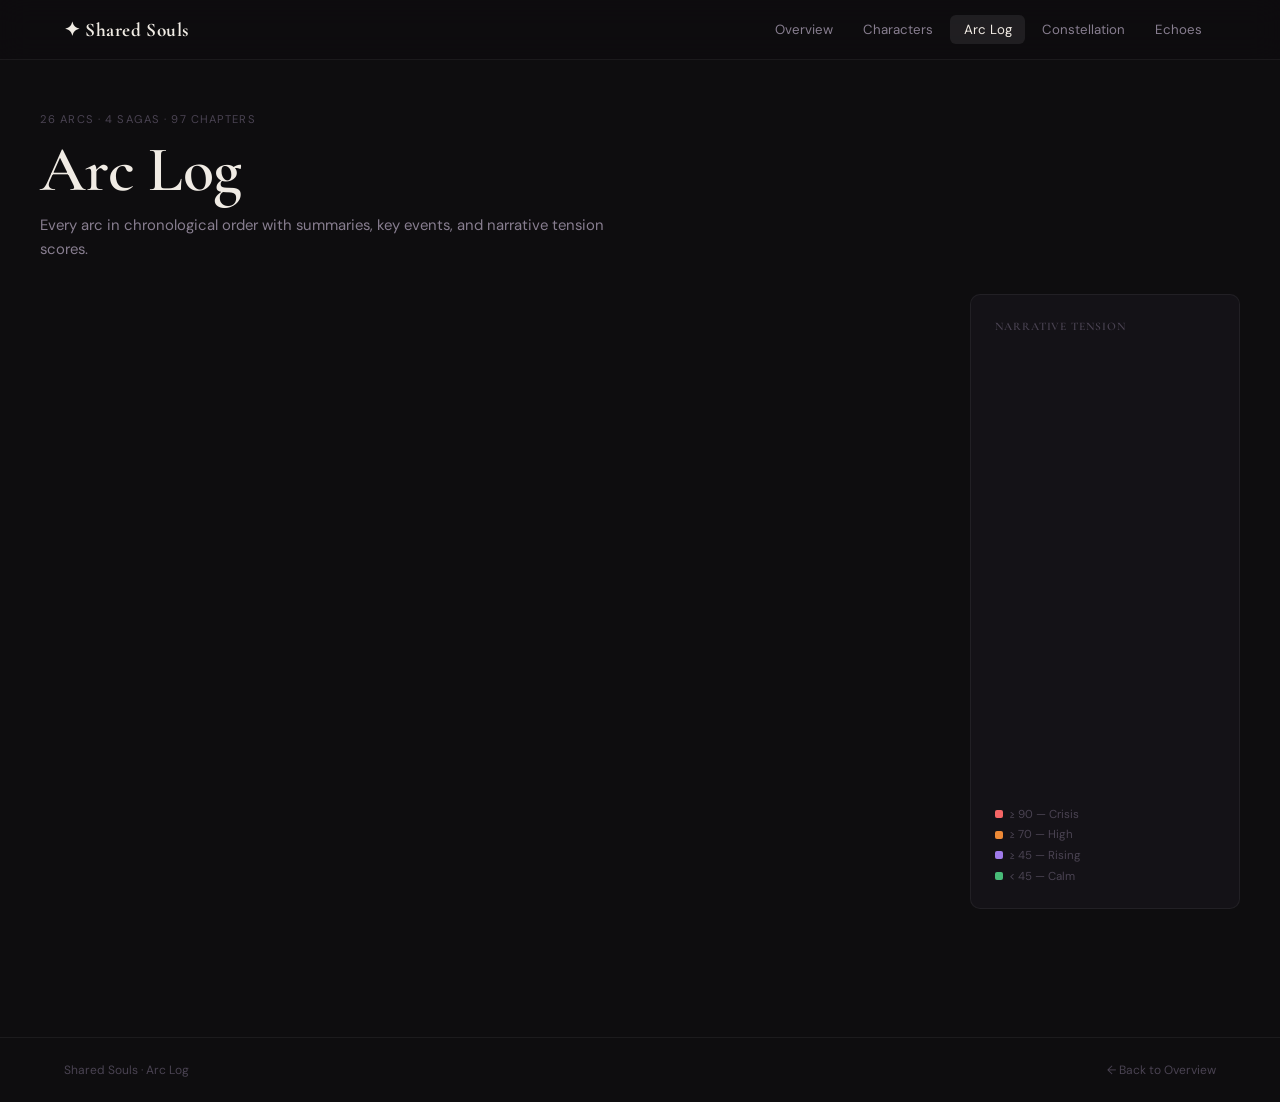
==== pages/arcs.html @ 2fadaa1d "rework 2" ====
<!DOCTYPE html>
<html lang="en">
<head>
  <meta charset="UTF-8">
  <meta name="viewport" content="width=device-width, initial-scale=1.0">
  <title>Shared Souls — Arc Log</title>
  <link rel="stylesheet" href="../css/style.css">
</head>
<body data-page="arcs">

<header id="site-header">
  <div class="container inner">
    <a href="../index.html" class="brand">✦ Shared Souls</a>
    <nav>
      <a href="../index.html">Overview</a>
      <a href="characters.html">Characters</a>
      <a href="arcs.html" class="active">Arc Log</a>
      <a href="constellation.html">Constellation</a>
      <a href="echoes.html">Echoes</a>
    </nav>
  </div>
</header>

<main class="container page-wrap">
  <div class="page-header">
    <p class="eyebrow">26 Arcs · 4 Sagas · 97 Chapters</p>
    <h1>Arc Log</h1>
    <p>Every arc in chronological order with summaries, key events, and narrative tension scores.</p>
  </div>

  <div class="arcs-layout">
    <!-- Timeline -->
    <div class="arc-timeline" id="arc-timeline"></div>

    <!-- Sidebar tension chart -->
    <div class="chart-sidebar">
      <div class="card">
        <h4 style="font-size:0.72rem;text-transform:uppercase;letter-spacing:0.08em;color:var(--text-faint);margin-bottom:1rem">Narrative Tension</h4>
        <canvas id="tension-chart" width="230" height="440"></canvas>
        <div style="margin-top:0.8rem;display:flex;flex-direction:column;gap:0.35rem;font-size:0.72rem;color:var(--text-faint)">
          <span style="display:flex;align-items:center;gap:0.4rem"><span style="width:8px;height:8px;background:#F56565;border-radius:2px;display:inline-block"></span>≥ 90 — Crisis</span>
          <span style="display:flex;align-items:center;gap:0.4rem"><span style="width:8px;height:8px;background:#ED8936;border-radius:2px;display:inline-block"></span>≥ 70 — High</span>
          <span style="display:flex;align-items:center;gap:0.4rem"><span style="width:8px;height:8px;background:#9F7AEA;border-radius:2px;display:inline-block"></span>≥ 45 — Rising</span>
          <span style="display:flex;align-items:center;gap:0.4rem"><span style="width:8px;height:8px;background:#48BB78;border-radius:2px;display:inline-block"></span>&lt; 45 — Calm</span>
        </div>
      </div>
    </div>
  </div>
</main>

<footer>
  <div class="container inner">
    <span>Shared Souls · Arc Log</span>
    <span><a href="../index.html" style="color:var(--text-faint)">← Back to Overview</a></span>
  </div>
</footer>

<script type="module">
import { ARCS } from '../data/characters.js';

// ── Build timeline ────────────────────────────────────────────
const container = document.getElementById('arc-timeline');
container.innerHTML = ARCS.map(arc => {
  const chRange = arc.chapters[0] === arc.chapters[1] ? `Ch ${arc.chapters[0]}` : `Ch ${arc.chapters[0]}–${arc.chapters[1]}`;
  const t = arc.tension || 0;
  const tc = t >= 90 ? '#F56565' : t >= 70 ? '#ED8936' : t >= 45 ? '#9F7AEA' : '#48BB78';
  const events = (arc.key_events || []).map(e => `<div class="arc-event">${e}</div>`).join('');
  return `
    <div class="arc-item" style="--arc-color:${arc.color || '#A0AEC0'}">
      <div class="arc-ch">${chRange}</div>
      <div class="arc-body">
        <div class="arc-saga">${arc.saga}</div>
        <div class="arc-name">${arc.name}</div>
        <div class="arc-summary">${arc.summary}</div>
        ${events ? `<div class="arc-events" style="margin-top:0.45rem">${events}</div>` : ''}
        <div class="tension-bar-wrap">
          <div class="tension-row"><span>Tension</span><span>${t}%</span></div>
          <div class="tension-bar"><div class="tension-fill" style="width:${t}%;background:${tc}"></div></div>
        </div>
      </div>
    </div>`;
}).join('');

// ── Tension mini chart (canvas) ───────────────────────────────
const canvas = document.getElementById('tension-chart');
const ctx = canvas.getContext('2d');
const W = canvas.width, H = canvas.height;
const pad = { t: 8, b: 24, l: 6, r: 6 };
const chartH = H - pad.t - pad.b;
const barW = (W - pad.l - pad.r) / ARCS.length;

ARCS.forEach((arc, i) => {
  const t = arc.tension || 0;
  const bH = (t / 100) * chartH;
  const x = pad.l + i * barW;
  const y = pad.t + chartH - bH;
  const col = t >= 90 ? '#F56565' : t >= 70 ? '#ED8936' : t >= 45 ? '#9F7AEA' : '#48BB78';
  ctx.fillStyle = col + '44';
  ctx.fillRect(x + 0.5, y, barW - 1, bH);
  ctx.fillStyle = col;
  ctx.fillRect(x + 0.5, y, barW - 1, 2);
  if (i % 5 === 0) {
    ctx.fillStyle = 'rgba(160,160,170,0.45)';
    ctx.font = '7px DM Sans';
    ctx.textAlign = 'center';
    ctx.fillText(arc.chapters[0], x + barW / 2, H - 6);
  }
});
// Axis line
ctx.beginPath();
ctx.moveTo(pad.l, pad.t + chartH);
ctx.lineTo(W - pad.r, pad.t + chartH);
ctx.strokeStyle = 'rgba(255,255,255,0.06)';
ctx.lineWidth = 1;
ctx.stroke();
</script>
</body>
</html>
---- css/style.css ----
/* ============================================================
   SHARED SOULS — Main Stylesheet
   Aesthetic: Dark editorial / manga panel energy
   Fonts: Cormorant Garamond (display) + DM Sans (body) + DM Mono
   ============================================================ */

@import url('https://fonts.googleapis.com/css2?family=Cormorant+Garamond:ital,wght@0,400;0,600;0,700;1,400;1,600&family=DM+Sans:wght@300;400;500;600&family=DM+Mono:wght@400;500&display=swap');

/* ── Design tokens ─────────────────────────────────────────── */
:root {
  --bg:           #0e0d0f;
  --bg-card:      #141217;
  --bg-hover:     #1c1a21;
  --border:       rgba(255,255,255,0.06);
  --border-hover: rgba(255,255,255,0.14);

  --text:         #f0ebe4;
  --text-muted:   #887e90;
  --text-faint:   #4a4352;

  --shinobu:  #9F7AEA;
  --natasha:  #F56565;
  --mha:      #48BB78;
  --mcu:      #E53E3E;
  --ds:       #9F7AEA;

  --radius: 10px;
  --transition: 0.22s cubic-bezier(0.4,0,0.2,1);
}

/* ── Reset ──────────────────────────────────────────────────── */
*, *::before, *::after { box-sizing: border-box; margin: 0; padding: 0; }
html { scroll-behavior: smooth; }
body {
  font-family: 'DM Sans', sans-serif;
  background: var(--bg);
  color: var(--text);
  min-height: 100vh;
  -webkit-font-smoothing: antialiased;
}

/* ── Typography ─────────────────────────────────────────────── */
h1, h2, h3, h4 { font-family: 'Cormorant Garamond', serif; font-weight: 600; letter-spacing: -0.01em; }
h1 { font-size: clamp(2.2rem, 5vw, 4rem); line-height: 1.05; }
h2 { font-size: clamp(1.5rem, 3vw, 2.2rem); line-height: 1.1; }
h3 { font-size: clamp(1.1rem, 2vw, 1.5rem); }
h4 { font-size: 1rem; }
p  { line-height: 1.65; font-size: 0.93rem; color: var(--text-muted); }
code { font-family: 'DM Mono', monospace; font-size: 0.82rem; }
a { color: inherit; text-decoration: none; }

/* ── Layout ──────────────────────────────────────────────────── */
.container { max-width: 1200px; margin: 0 auto; padding: 0 1.5rem; }

/* ── Card ───────────────────────────────────────────────────── */
.card {
  background: var(--bg-card);
  border: 1px solid var(--border);
  border-radius: var(--radius);
  padding: 1.5rem;
  transition: var(--transition);
}
.card:hover { border-color: var(--border-hover); background: var(--bg-hover); }

/* ── Tags ───────────────────────────────────────────────────── */
.tag {
  display: inline-block;
  padding: 0.2rem 0.6rem;
  border-radius: 4px;
  font-size: 0.72rem;
  font-weight: 500;
  letter-spacing: 0.04em;
  text-transform: uppercase;
}
.tag-mha  { background: rgba(72,187,120,0.15);  color: #48BB78; }
.tag-ds   { background: rgba(159,122,234,0.15); color: #9F7AEA; }
.tag-mcu  { background: rgba(245,101,101,0.15); color: #F56565; }
.tag-oc   { background: rgba(45,55,72,0.4);     color: #A0AEC0; }

/* ── Scrollbar ──────────────────────────────────────────────── */
::-webkit-scrollbar { width: 5px; height: 5px; }
::-webkit-scrollbar-track { background: transparent; }
::-webkit-scrollbar-thumb { background: var(--text-faint); border-radius: 3px; }

/* ══════════════════════════════════════════════════════════════
   HEADER / NAV
   ══════════════════════════════════════════════════════════════ */
#site-header {
  position: sticky; top: 0; z-index: 100;
  background: rgba(14,13,15,0.92);
  backdrop-filter: blur(14px);
  border-bottom: 1px solid var(--border);
  height: 60px;
  display: flex; align-items: center;
}
#site-header .inner {
  display: flex; align-items: center; justify-content: space-between; width: 100%;
}
.brand {
  font-family: 'Cormorant Garamond', serif;
  font-size: 1.2rem; font-weight: 700; letter-spacing: 0.03em;
  color: var(--text); white-space: nowrap;
}
#site-header nav { display: flex; gap: 0.2rem; }
#site-header nav a {
  padding: 0.4rem 0.85rem;
  border-radius: 6px;
  color: var(--text-muted);
  font-size: 0.83rem;
  transition: var(--transition);
}
#site-header nav a:hover { color: var(--text); background: rgba(255,255,255,0.05); }
#site-header nav a.active { color: var(--text); background: rgba(255,255,255,0.08); }

/* ══════════════════════════════════════════════════════════════
   PAGE WRAPPER
   ══════════════════════════════════════════════════════════════ */
.page-wrap { padding: 2.5rem 0 5rem; }

/* ── Page header ────────────────────────────────────────────── */
.page-header { margin-bottom: 2rem; }
.page-header .eyebrow {
  font-size: 0.7rem; letter-spacing: 0.1em; text-transform: uppercase;
  color: var(--text-faint); margin-bottom: 0.5rem;
}
.page-header h1 { line-height: 1.05; }
.page-header p  { margin-top: 0.6rem; max-width: 60ch; }

/* ══════════════════════════════════════════════════════════════
   OVERVIEW (index.html)
   ══════════════════════════════════════════════════════════════ */
.hero-title {
  background: linear-gradient(135deg, #f0ebe4 30%, #9F7AEA 80%, #F56565 100%);
  -webkit-background-clip: text; -webkit-text-fill-color: transparent; background-clip: text;
}
.hero-glow {
  position: absolute; top: -100px; left: 50%; transform: translateX(-50%);
  width: 600px; height: 350px;
  background: radial-gradient(ellipse, rgba(159,122,234,0.08) 0%, transparent 70%);
  pointer-events: none;
}
.hero-meta { display: flex; gap: 2rem; flex-wrap: wrap; font-size: 0.8rem; color: var(--text-faint); margin-top: 1.5rem; }
.hero-meta strong { color: var(--text-muted); }

.stat-grid { display: grid; grid-template-columns: repeat(auto-fill, minmax(180px,1fr)); gap: 1rem; margin: 2rem 0; }
.stat-pill {
  background: var(--bg-card); border: 1px solid var(--border); border-radius: var(--radius);
  padding: 1.2rem 1.4rem; border-left: 3px solid transparent;
}
.stat-pill .label { font-size: 0.65rem; text-transform: uppercase; letter-spacing: 0.07em; color: var(--text-faint); margin-bottom: 0.35rem; }
.stat-pill .value { font-family: 'Cormorant Garamond', serif; font-size: 1.45rem; font-weight: 700; color: var(--text); line-height: 1; }
.stat-pill .sub   { font-size: 0.72rem; color: var(--text-muted); margin-top: 0.2rem; }

.saga-grid { display: grid; grid-template-columns: repeat(auto-fill, minmax(220px,1fr)); gap: 0.8rem; margin-top: 1.5rem; }
.saga-card { background: var(--bg-card); border: 1px solid var(--border); border-radius: var(--radius); padding: 1.1rem 1.3rem; border-left: 3px solid transparent; }
.saga-card .saga-num { font-size: 0.63rem; text-transform: uppercase; letter-spacing: 0.08em; color: var(--text-faint); margin-bottom: 0.2rem; }
.saga-card .saga-name { font-family: 'Cormorant Garamond', serif; font-size: 1.05rem; color: var(--text); }
.saga-card .saga-range { font-size: 0.75rem; color: var(--text-muted); margin-top: 0.2rem; }

/* ══════════════════════════════════════════════════════════════
   CHARACTERS (characters.html)
   ══════════════════════════════════════════════════════════════ */
.filter-bar { display: flex; gap: 0.4rem; flex-wrap: wrap; margin-bottom: 1.5rem; }
.filter-bar button {
  padding: 0.3rem 0.85rem; border-radius: 20px; border: 1px solid var(--border);
  background: transparent; color: var(--text-muted); font-family: 'DM Sans', sans-serif;
  font-size: 0.78rem; cursor: pointer; transition: var(--transition);
}
.filter-bar button:hover { border-color: var(--border-hover); color: var(--text); }
.filter-bar button.active { border-color: var(--shinobu); color: var(--shinobu); background: rgba(159,122,234,0.1); }

.char-grid { display: grid; grid-template-columns: repeat(auto-fill, minmax(270px,1fr)); gap: 1rem; }
.char-card {
  background: var(--bg-card); border: 1px solid var(--border); border-radius: var(--radius);
  padding: 1.25rem; cursor: pointer; transition: var(--transition); position: relative; overflow: hidden;
}
.char-card::before {
  content: ''; position: absolute; top: 0; left: 0; right: 0; height: 2px;
  background: linear-gradient(90deg, var(--char-color, #9F7AEA), transparent);
}
.char-card:hover { border-color: var(--border-hover); transform: translateY(-2px); box-shadow: 0 8px 24px rgba(0,0,0,0.4); }
.char-card .char-name  { font-family: 'Cormorant Garamond', serif; font-size: 1.15rem; font-weight: 700; color: var(--text); }
.char-card .char-alias { font-size: 0.75rem; color: var(--text-muted); font-style: italic; margin: 0.1rem 0 0.5rem; }
.char-card .char-role  { font-size: 0.7rem; color: var(--text-faint); text-transform: uppercase; letter-spacing: 0.05em; margin-bottom: 0.6rem; }
.char-card .char-desc  { font-size: 0.82rem; color: var(--text-muted); line-height: 1.5; display: -webkit-box; -webkit-line-clamp: 3; -webkit-box-orient: vertical; overflow: hidden; }
.char-card .char-tags  { display: flex; gap: 0.4rem; flex-wrap: wrap; margin-top: 0.8rem; }

/* Detail panel */
#char-detail {
  position: fixed; right: 0; top: 60px;
  width: min(430px, 100vw); height: calc(100vh - 60px);
  background: #0b0a0e; border-left: 1px solid var(--border);
  overflow-y: auto; z-index: 90;
  transform: translateX(100%);
  transition: transform 0.3s cubic-bezier(0.4,0,0.2,1);
  padding: 2rem 1.5rem;
}
#char-detail.open { transform: translateX(0); }
.detail-close {
  position: absolute; top: 1rem; right: 1rem;
  background: var(--bg-hover); border: 1px solid var(--border);
  color: var(--text-muted); font-size: 1rem; width: 30px; height: 30px;
  border-radius: 6px; cursor: pointer; display: flex; align-items: center; justify-content: center;
  transition: var(--transition);
}
.detail-close:hover { color: var(--text); }
.detail-section { margin-top: 1.4rem; }
.detail-section h4 { font-size: 0.63rem; text-transform: uppercase; letter-spacing: 0.1em; color: var(--text-faint); margin-bottom: 0.5rem; }
.moment-list { list-style: none; }
.moment-list li { font-size: 0.82rem; color: var(--text-muted); padding: 0.45rem 0; border-bottom: 1px solid var(--border); display: flex; gap: 0.6rem; }
.ch-badge { font-family: 'DM Mono', monospace; font-size: 0.68rem; color: var(--text-faint); white-space: nowrap; }

/* ══════════════════════════════════════════════════════════════
   ARCS (arcs.html)
   ══════════════════════════════════════════════════════════════ */
.arcs-layout { display: grid; grid-template-columns: 1fr 270px; gap: 2rem; align-items: start; }
.arc-timeline { position: relative; }
.arc-timeline::before {
  content: ''; position: absolute; left: 82px; top: 0; bottom: 0;
  width: 1px; background: var(--border);
}
.arc-item { display: grid; grid-template-columns: 82px 1fr; gap: 1.5rem; padding: 0.9rem 0; position: relative; }
.arc-item::before {
  content: ''; position: absolute; left: 78px; top: 1.5rem;
  width: 9px; height: 9px; border-radius: 50%;
  background: var(--arc-color, var(--text-faint)); border: 2px solid var(--bg); z-index: 1;
}
.arc-ch { font-family: 'DM Mono', monospace; font-size: 0.7rem; color: var(--text-faint); text-align: right; padding-top: 0.15rem; }
.arc-body { padding-left: 0.5rem; }
.arc-saga { font-size: 0.62rem; text-transform: uppercase; letter-spacing: 0.07em; color: var(--text-faint); margin-bottom: 0.15rem; }
.arc-name { font-family: 'Cormorant Garamond', serif; font-size: 1.08rem; font-weight: 600; color: var(--text); margin-bottom: 0.35rem; }
.arc-summary { font-size: 0.81rem; color: var(--text-muted); line-height: 1.55; }
.arc-events { margin-top: 0.5rem; }
.arc-event { font-size: 0.74rem; color: var(--text-faint); padding: 0.1rem 0 0.1rem 0.8rem; position: relative; }
.arc-event::before { content: '—'; position: absolute; left: 0; }
.tension-bar-wrap { margin-top: 0.45rem; }
.tension-row { display: flex; justify-content: space-between; font-size: 0.6rem; color: var(--text-faint); margin-bottom: 0.15rem; }
.tension-bar { height: 3px; border-radius: 2px; background: var(--border); overflow: hidden; }
.tension-fill { height: 100%; border-radius: 2px; }

/* sidebar chart */
.chart-sidebar { position: sticky; top: 80px; }

/* ══════════════════════════════════════════════════════════════
   CONSTELLATION (constellation.html)
   ══════════════════════════════════════════════════════════════ */
#constellation-wrap {
  background: var(--bg-card); border: 1px solid var(--border); border-radius: var(--radius);
  position: relative; overflow: hidden; height: 580px;
}
#constellation-canvas { width: 100%; height: 100%; display: block; cursor: grab; }
#constellation-canvas:active { cursor: grabbing; }
#node-tooltip {
  position: absolute; background: #0b0a0e;
  border: 1px solid var(--border-hover); border-radius: 8px;
  padding: 0.8rem 1rem; pointer-events: none; z-index: 10;
  max-width: 200px; display: none;
}
#node-tooltip .tt-name { font-family: 'Cormorant Garamond', serif; font-size: 1rem; font-weight: 700; color: var(--text); }
#node-tooltip .tt-role { font-size: 0.63rem; text-transform: uppercase; letter-spacing: 0.06em; color: var(--text-faint); margin: 0.15rem 0 0.35rem; }
#node-tooltip .tt-desc { font-size: 0.78rem; color: var(--text-muted); line-height: 1.45; }
.legend { display: flex; gap: 1.5rem; flex-wrap: wrap; margin-top: 1rem; font-size: 0.78rem; color: var(--text-muted); }
.legend span { display: flex; align-items: center; gap: 0.4rem; }
.legend-dot { width: 10px; height: 10px; border-radius: 50%; display: inline-block; }

/* ══════════════════════════════════════════════════════════════
   ECHOES (echoes.html)
   ══════════════════════════════════════════════════════════════ */
.dialogue-list { display: flex; flex-direction: column; gap: 0.75rem; }
.dialogue-entry {
  background: var(--bg-card); border: 1px solid var(--border);
  border-left: 3px solid var(--speaker-color, var(--border));
  border-radius: 0 var(--radius) var(--radius) 0;
  padding: 1rem 1.2rem; transition: var(--transition);
}
.dialogue-entry:hover { background: var(--bg-hover); }
.d-header { display: flex; justify-content: space-between; align-items: baseline; margin-bottom: 0.35rem; flex-wrap: wrap; gap: 0.4rem; }
.d-speaker { font-family: 'Cormorant Garamond', serif; font-size: 0.95rem; font-weight: 700; }
.d-context { font-size: 0.68rem; color: var(--text-faint); font-style: italic; }
.d-text    { font-style: italic; color: var(--text-muted); font-size: 0.88rem; line-height: 1.55; }

/* ══════════════════════════════════════════════════════════════
   FOOTER
   ══════════════════════════════════════════════════════════════ */
footer {
  border-top: 1px solid var(--border); padding: 1.5rem 0; margin-top: 3rem;
}
footer .inner { display: flex; justify-content: space-between; align-items: center; flex-wrap: wrap; gap: 0.5rem; }
footer span { font-size: 0.75rem; color: var(--text-faint); }

/* ── Animations ─────────────────────────────────────────────── */
@keyframes fadeUp { from { opacity:0; transform:translateY(10px); } to { opacity:1; transform:translateY(0); } }
.fade-up { animation: fadeUp 0.4s ease forwards; }

/* ── Responsive ─────────────────────────────────────────────── */
@media (max-width: 900px) {
  .arcs-layout { grid-template-columns: 1fr; }
  .chart-sidebar { display: none; }
}
@media (max-width: 640px) {
  .stat-grid { grid-template-columns: 1fr 1fr; }
  .char-grid { grid-template-columns: 1fr; }
  .arc-timeline::before { left: 50px; }
  .arc-item { grid-template-columns: 50px 1fr; }
  .arc-item::before { left: 46px; }
  #char-detail { width: 100vw; }
}
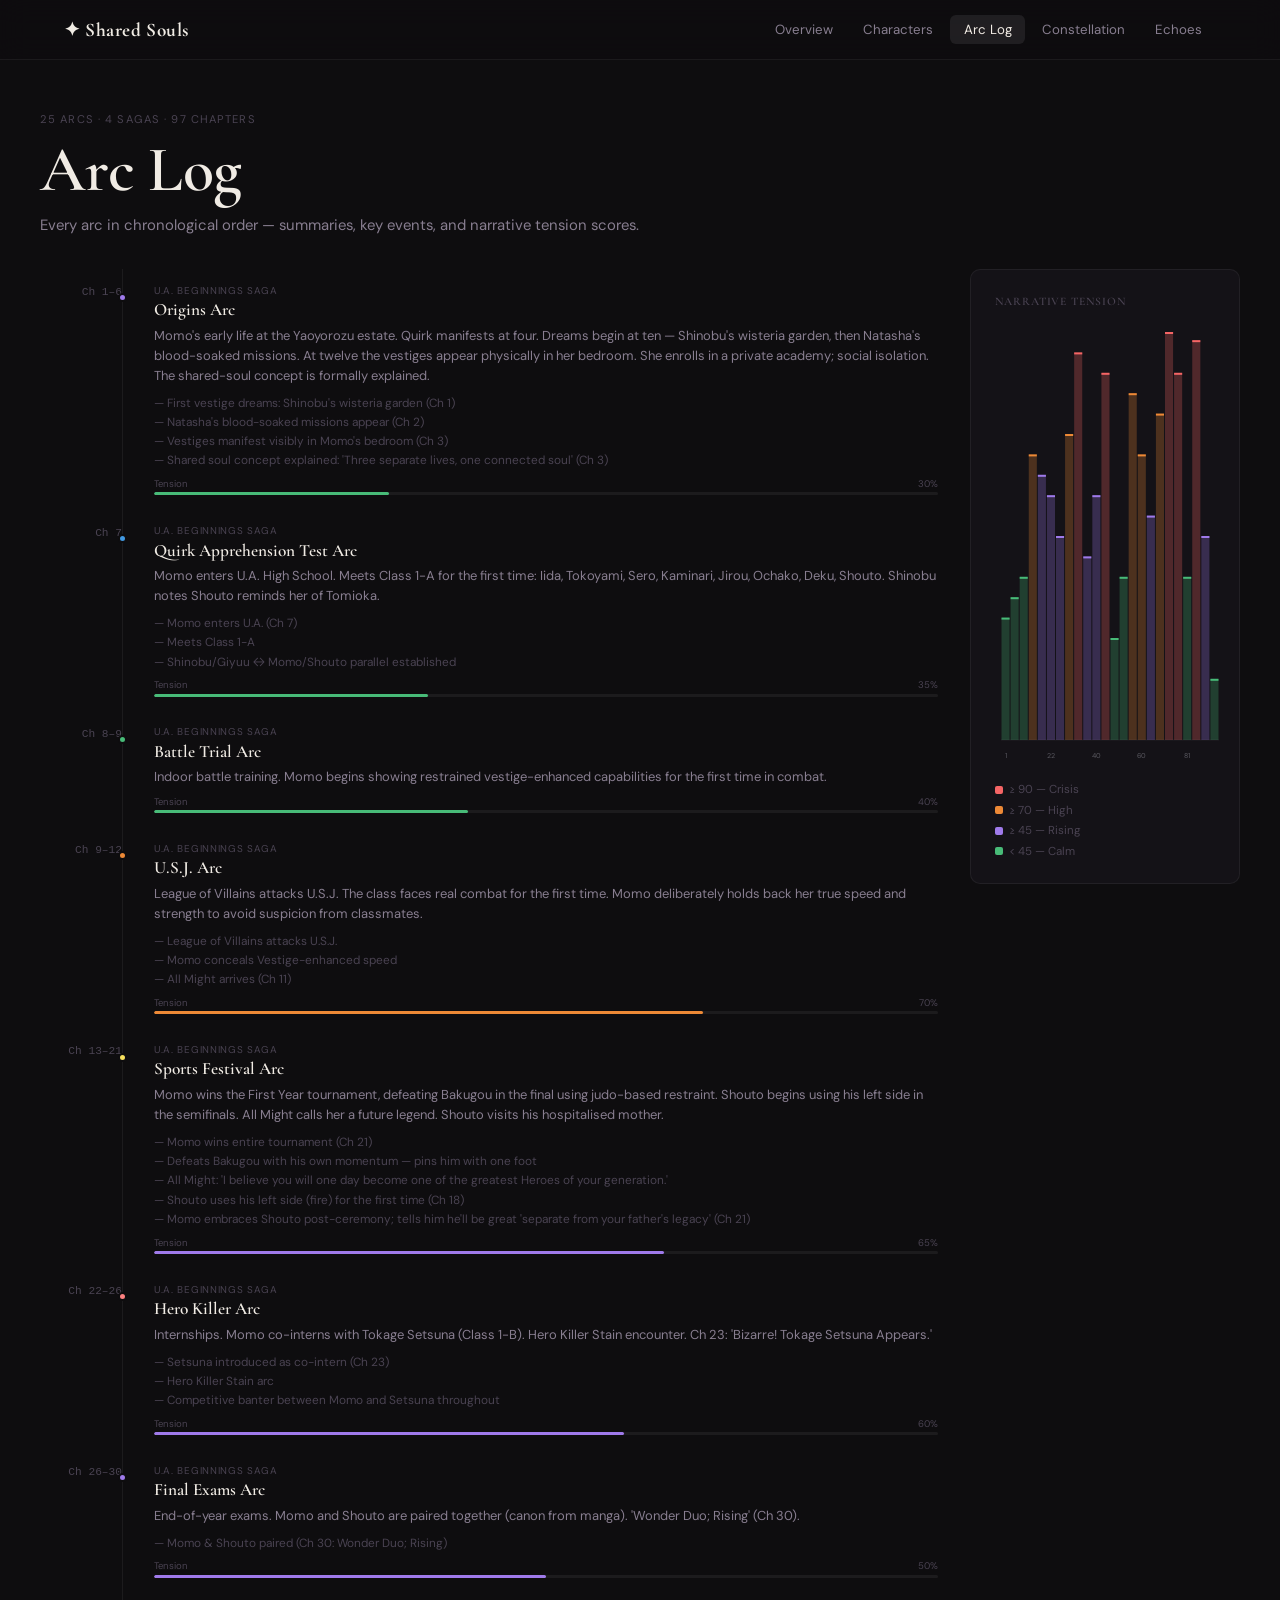
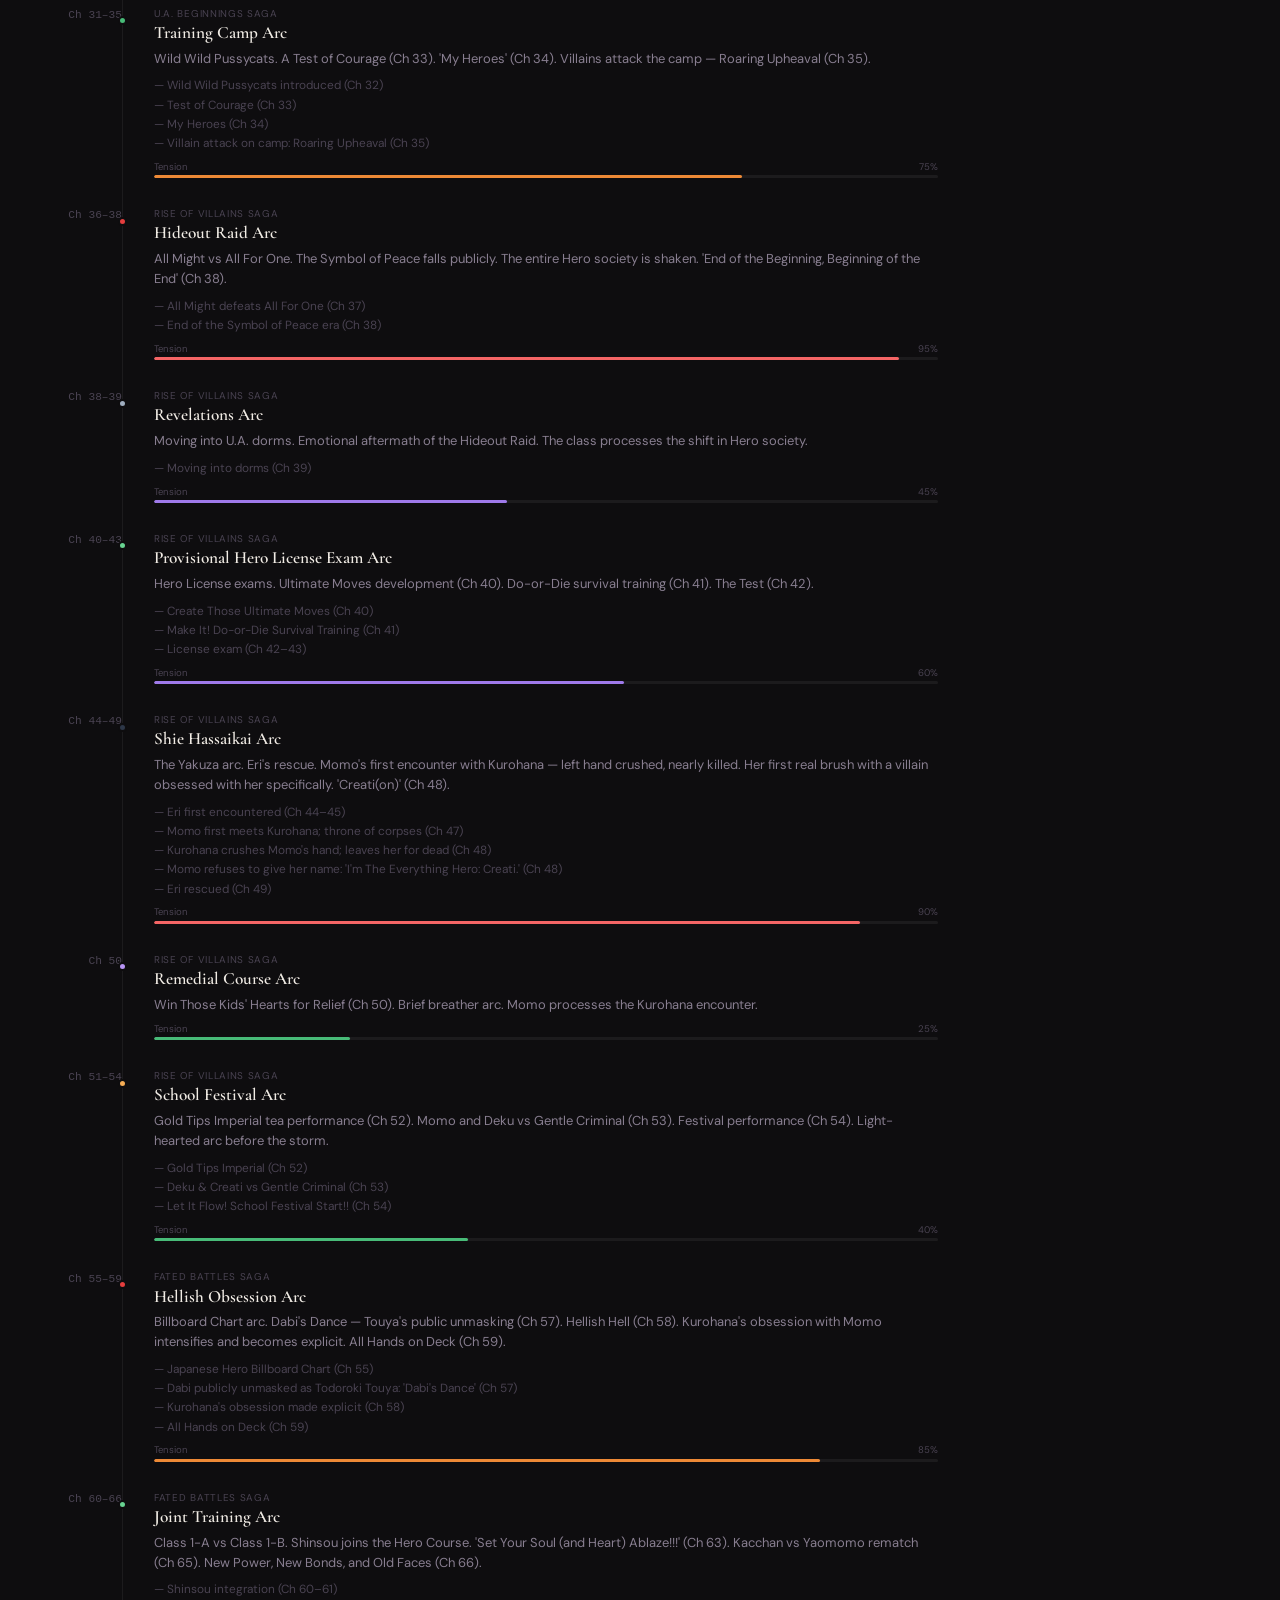
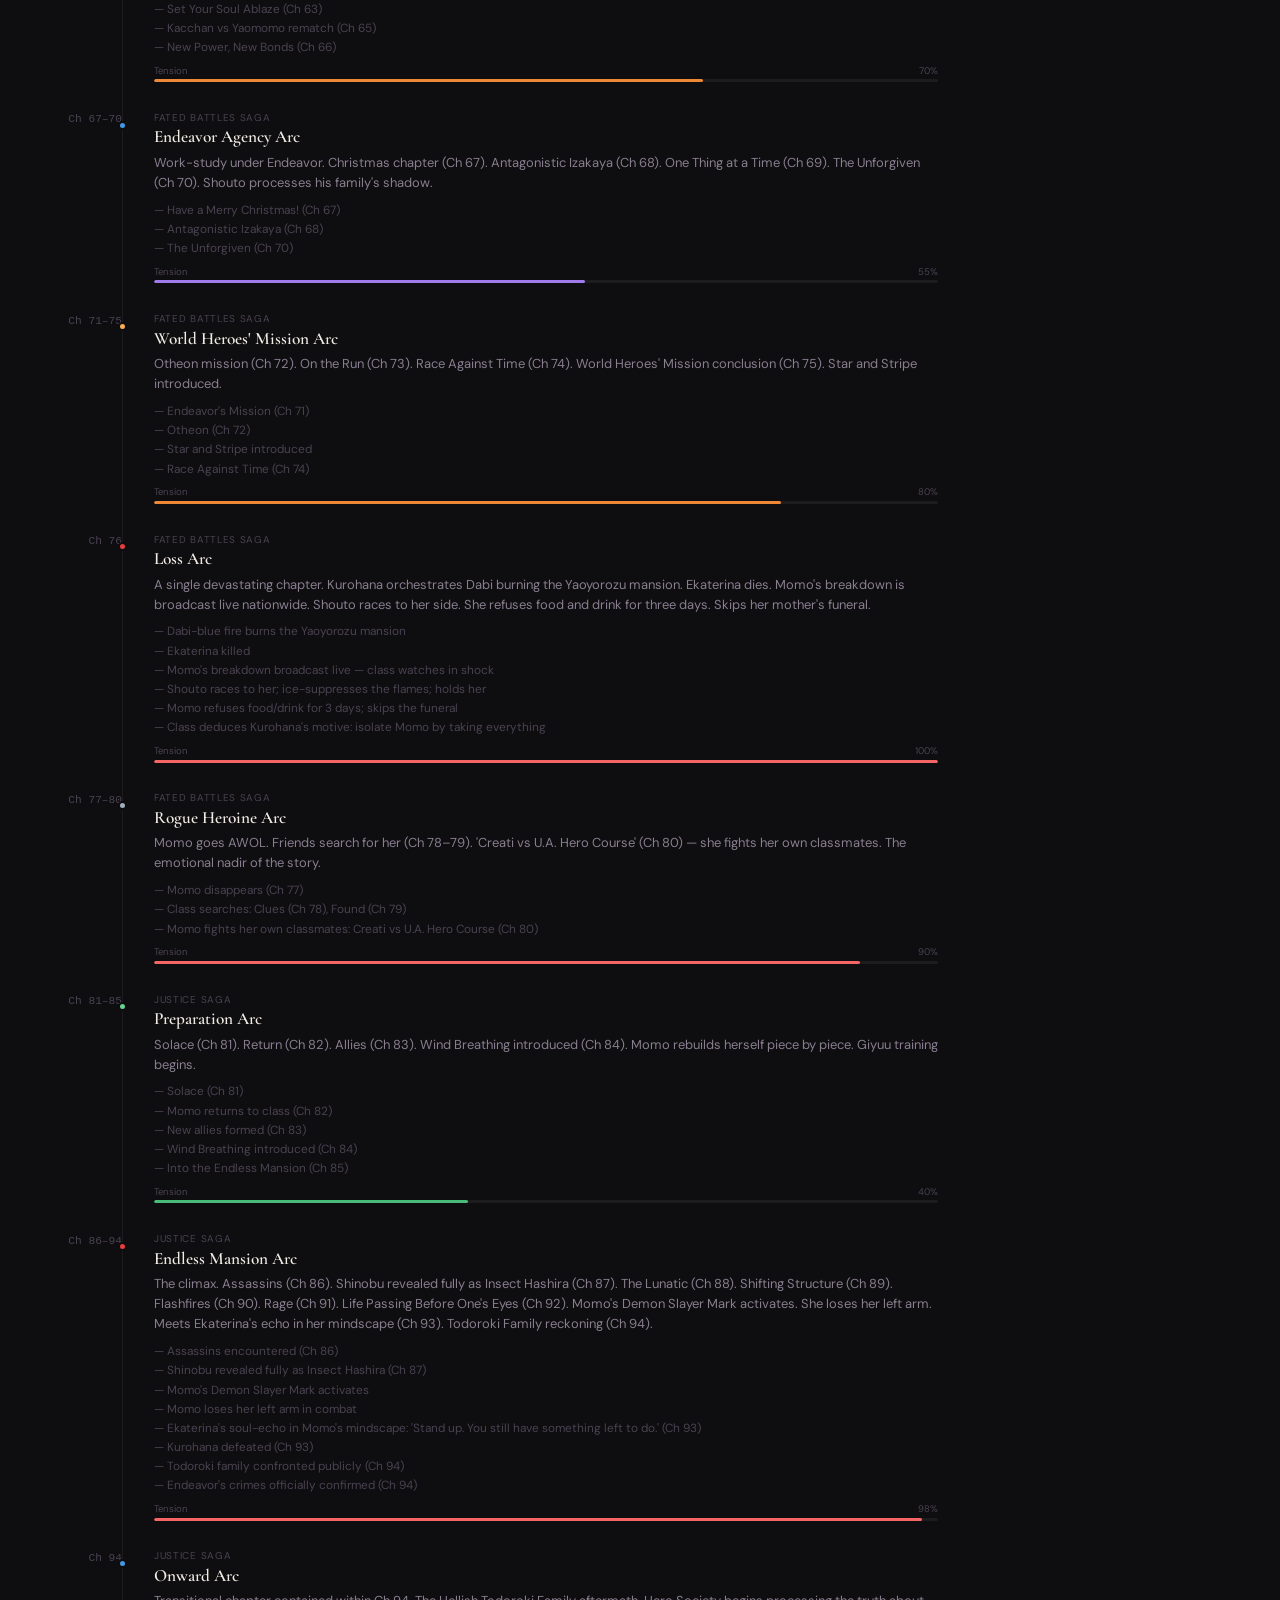
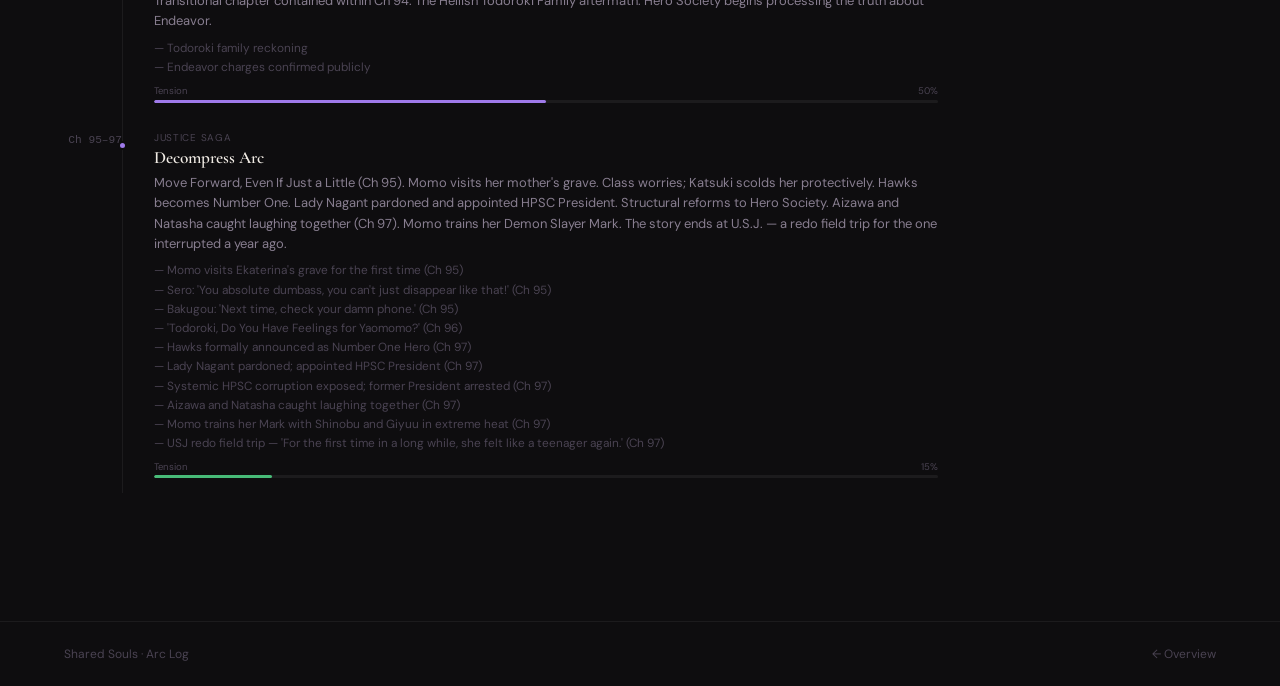
==== commit 38434304: "rework 3" ====
--- a/pages/arcs.html
+++ b/pages/arcs.html
@@ -23,19 +23,19 @@
 
 <main class="container page-wrap">
   <div class="page-header">
-    <p class="eyebrow">26 Arcs · 4 Sagas · 97 Chapters</p>
+    <p class="eyebrow">25 Arcs · 4 Sagas · 97 Chapters</p>
     <h1>Arc Log</h1>
-    <p>Every arc in chronological order with summaries, key events, and narrative tension scores.</p>
+    <p>Every arc in chronological order — summaries, key events, and narrative tension scores.</p>
   </div>
 
   <div class="arcs-layout">
-    <!-- Timeline -->
     <div class="arc-timeline" id="arc-timeline"></div>
 
-    <!-- Sidebar tension chart -->
     <div class="chart-sidebar">
       <div class="card">
-        <h4 style="font-size:0.72rem;text-transform:uppercase;letter-spacing:0.08em;color:var(--text-faint);margin-bottom:1rem">Narrative Tension</h4>
+        <h4 style="font-size:0.72rem;text-transform:uppercase;letter-spacing:0.08em;color:var(--text-faint);margin-bottom:1rem">
+          Narrative Tension
+        </h4>
         <canvas id="tension-chart" width="230" height="440"></canvas>
         <div style="margin-top:0.8rem;display:flex;flex-direction:column;gap:0.35rem;font-size:0.72rem;color:var(--text-faint)">
           <span style="display:flex;align-items:center;gap:0.4rem"><span style="width:8px;height:8px;background:#F56565;border-radius:2px;display:inline-block"></span>≥ 90 — Crisis</span>
@@ -51,68 +51,10 @@
 <footer>
   <div class="container inner">
     <span>Shared Souls · Arc Log</span>
-    <span><a href="../index.html" style="color:var(--text-faint)">← Back to Overview</a></span>
+    <span><a href="../index.html" style="color:var(--text-faint)">← Overview</a></span>
   </div>
 </footer>
 
-<script type="module">
-import { ARCS } from '../data/characters.js';
-
-// ── Build timeline ────────────────────────────────────────────
-const container = document.getElementById('arc-timeline');
-container.innerHTML = ARCS.map(arc => {
-  const chRange = arc.chapters[0] === arc.chapters[1] ? `Ch ${arc.chapters[0]}` : `Ch ${arc.chapters[0]}–${arc.chapters[1]}`;
-  const t = arc.tension || 0;
-  const tc = t >= 90 ? '#F56565' : t >= 70 ? '#ED8936' : t >= 45 ? '#9F7AEA' : '#48BB78';
-  const events = (arc.key_events || []).map(e => `<div class="arc-event">${e}</div>`).join('');
-  return `
-    <div class="arc-item" style="--arc-color:${arc.color || '#A0AEC0'}">
-      <div class="arc-ch">${chRange}</div>
-      <div class="arc-body">
-        <div class="arc-saga">${arc.saga}</div>
-        <div class="arc-name">${arc.name}</div>
-        <div class="arc-summary">${arc.summary}</div>
-        ${events ? `<div class="arc-events" style="margin-top:0.45rem">${events}</div>` : ''}
-        <div class="tension-bar-wrap">
-          <div class="tension-row"><span>Tension</span><span>${t}%</span></div>
-          <div class="tension-bar"><div class="tension-fill" style="width:${t}%;background:${tc}"></div></div>
-        </div>
-      </div>
-    </div>`;
-}).join('');
-
-// ── Tension mini chart (canvas) ───────────────────────────────
-const canvas = document.getElementById('tension-chart');
-const ctx = canvas.getContext('2d');
-const W = canvas.width, H = canvas.height;
-const pad = { t: 8, b: 24, l: 6, r: 6 };
-const chartH = H - pad.t - pad.b;
-const barW = (W - pad.l - pad.r) / ARCS.length;
-
-ARCS.forEach((arc, i) => {
-  const t = arc.tension || 0;
-  const bH = (t / 100) * chartH;
-  const x = pad.l + i * barW;
-  const y = pad.t + chartH - bH;
-  const col = t >= 90 ? '#F56565' : t >= 70 ? '#ED8936' : t >= 45 ? '#9F7AEA' : '#48BB78';
-  ctx.fillStyle = col + '44';
-  ctx.fillRect(x + 0.5, y, barW - 1, bH);
-  ctx.fillStyle = col;
-  ctx.fillRect(x + 0.5, y, barW - 1, 2);
-  if (i % 5 === 0) {
-    ctx.fillStyle = 'rgba(160,160,170,0.45)';
-    ctx.font = '7px DM Sans';
-    ctx.textAlign = 'center';
-    ctx.fillText(arc.chapters[0], x + barW / 2, H - 6);
-  }
-});
-// Axis line
-ctx.beginPath();
-ctx.moveTo(pad.l, pad.t + chartH);
-ctx.lineTo(W - pad.r, pad.t + chartH);
-ctx.strokeStyle = 'rgba(255,255,255,0.06)';
-ctx.lineWidth = 1;
-ctx.stroke();
-</script>
+<script src="../js/arcs.js"></script>
 </body>
 </html>
